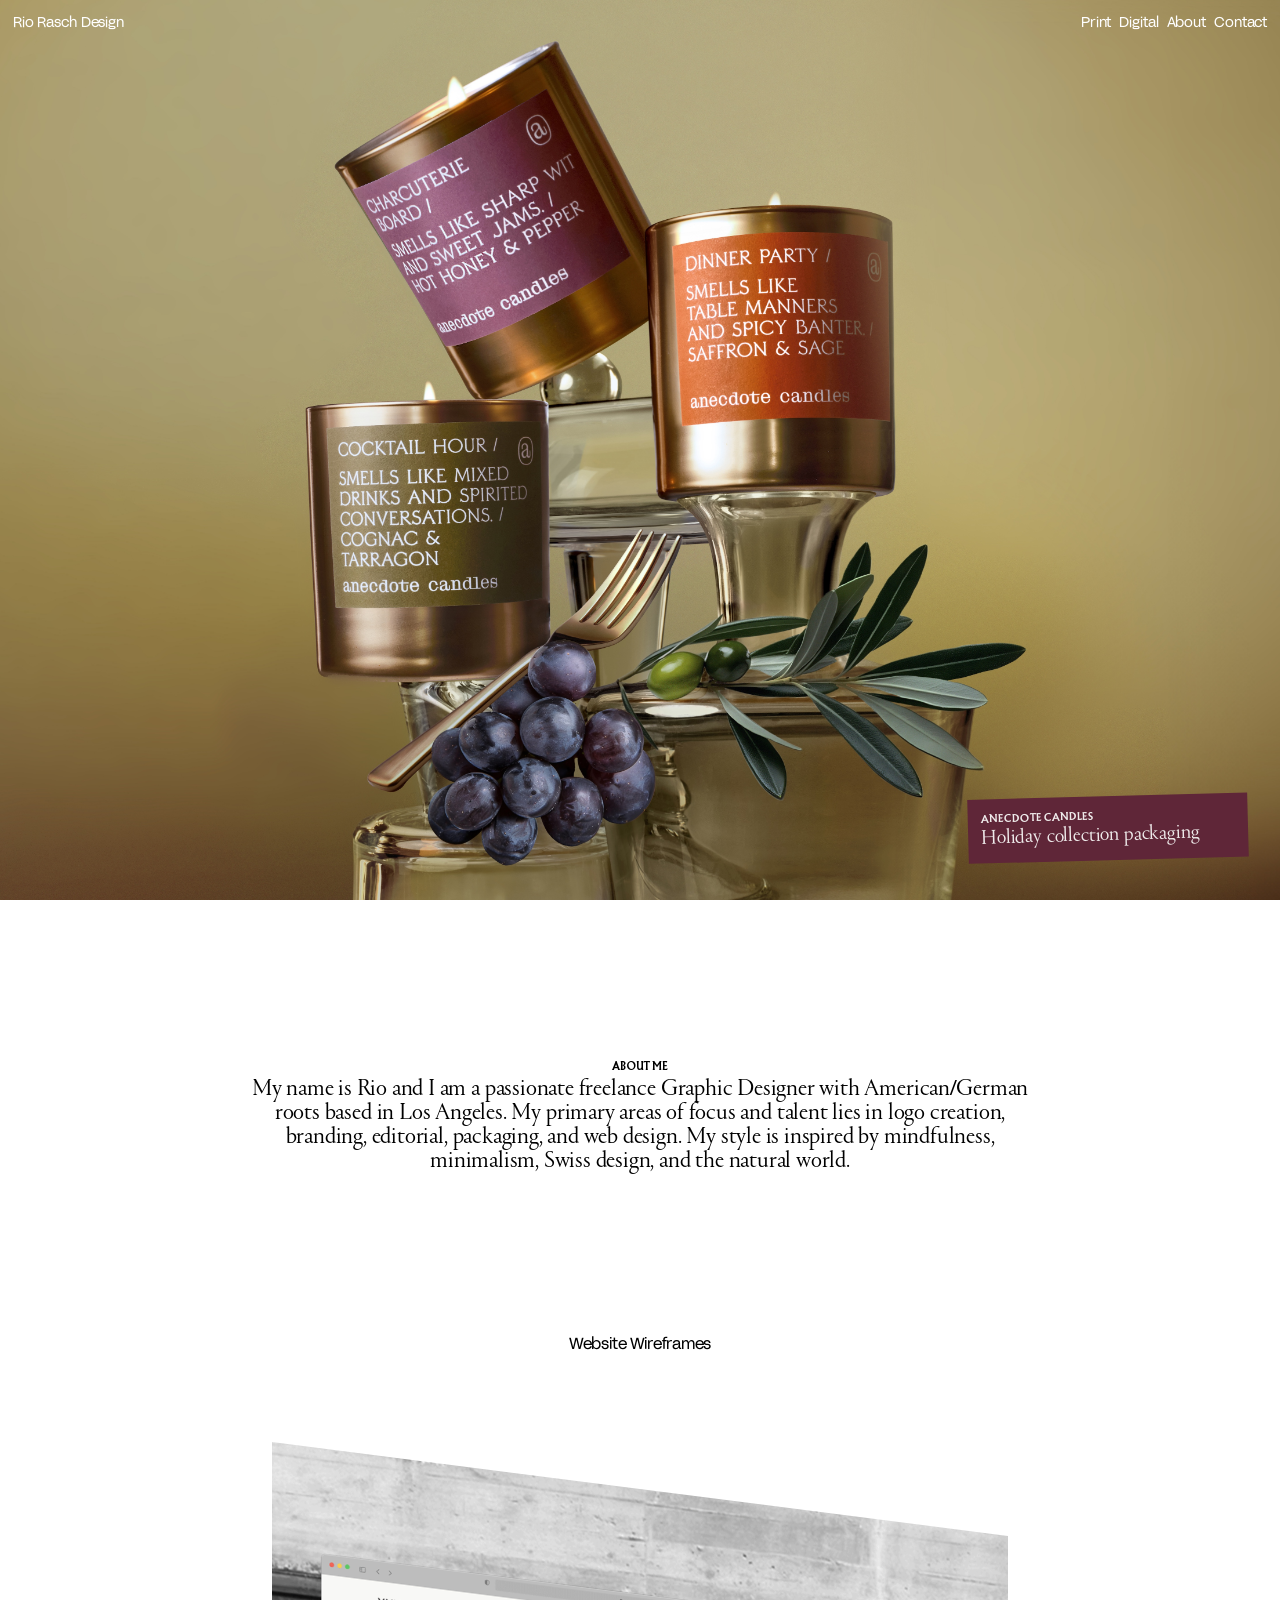
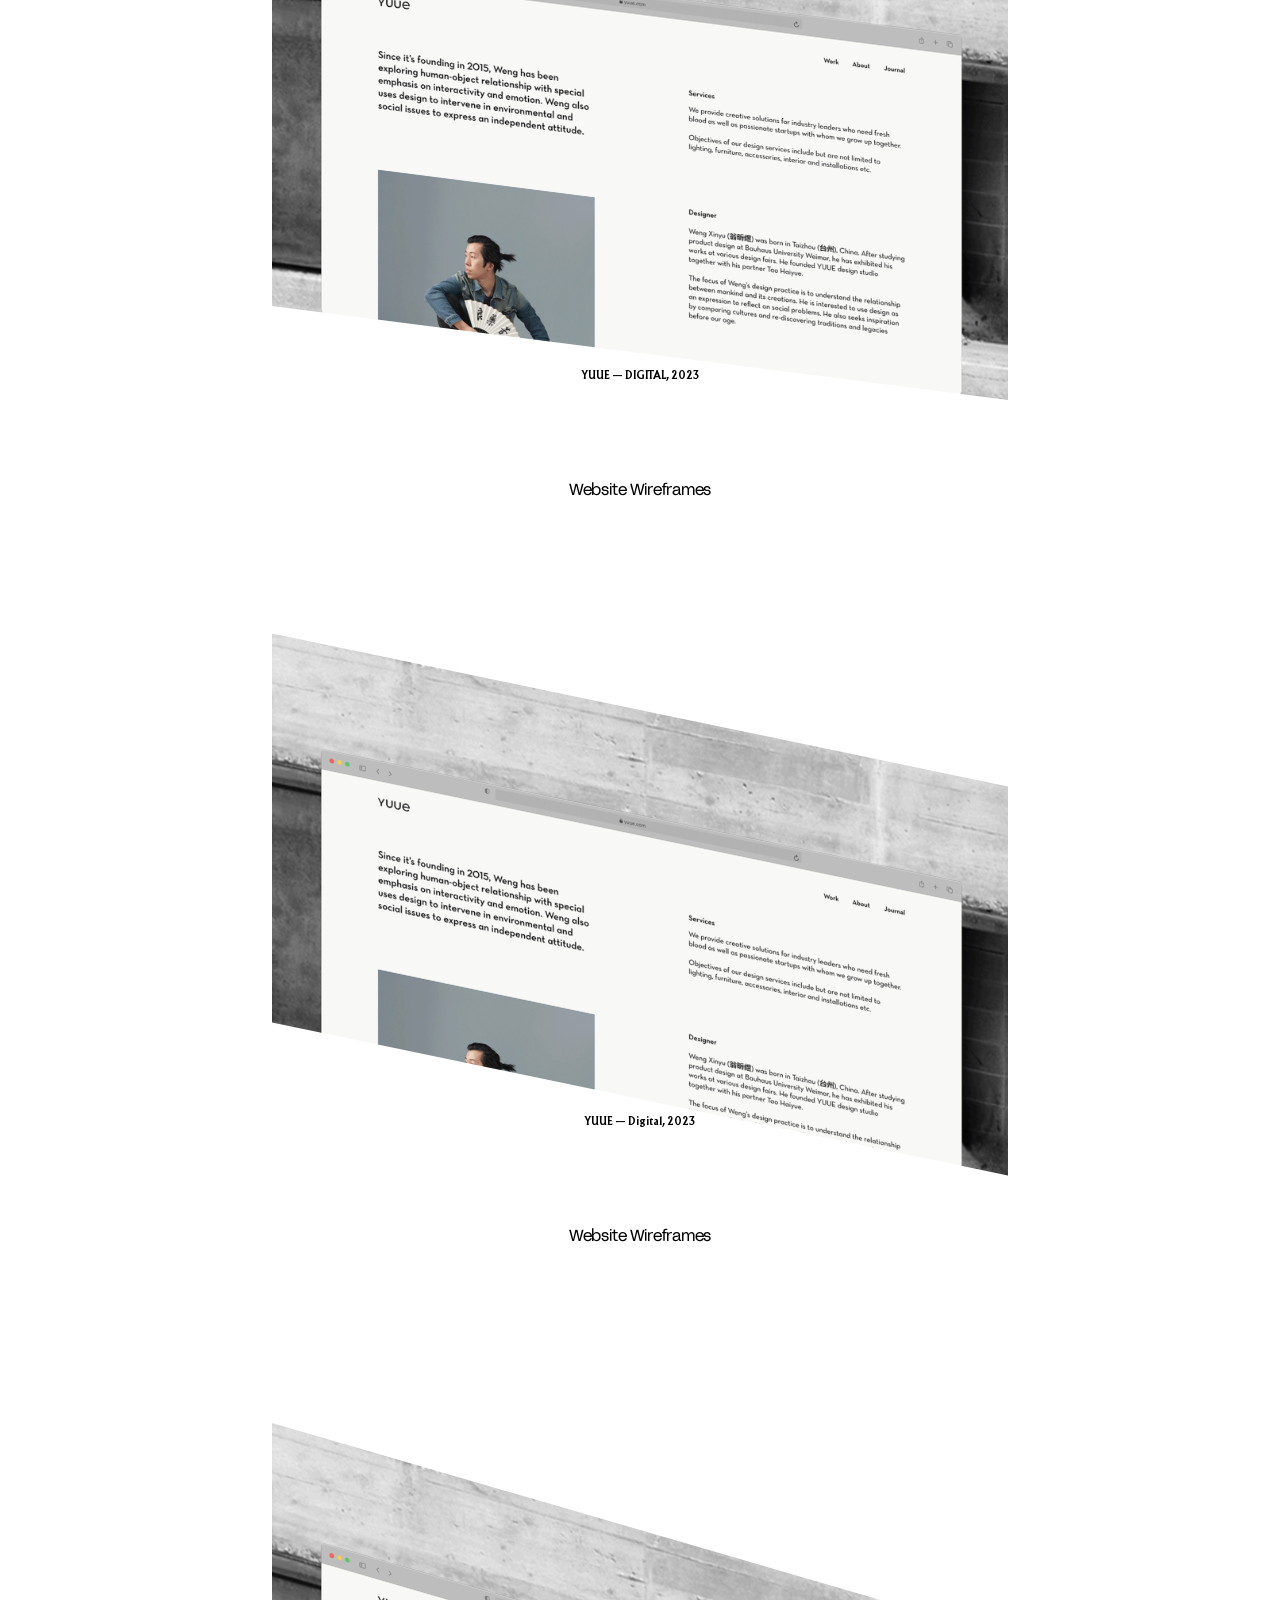
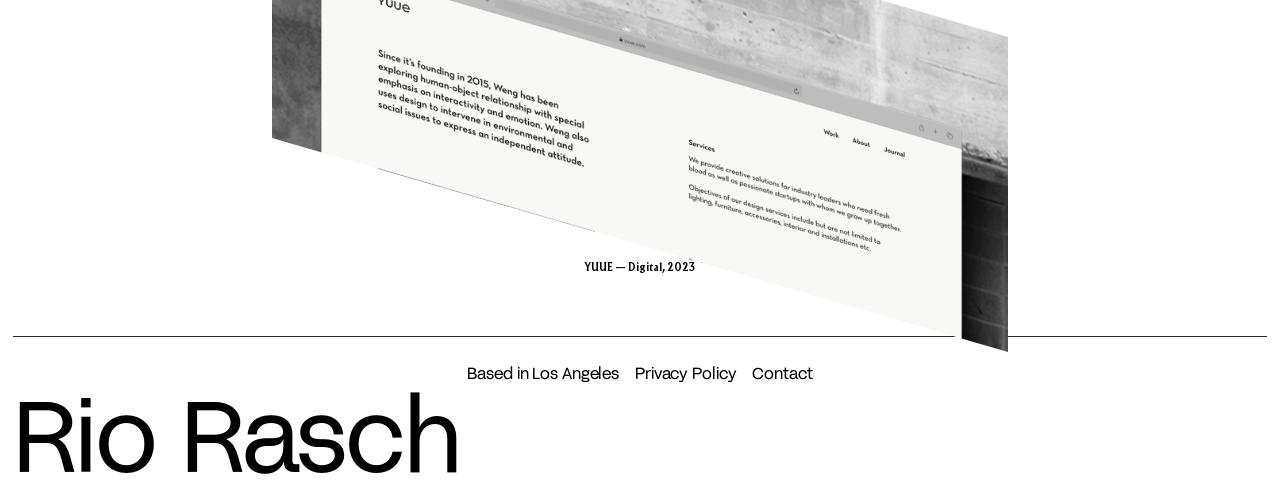
==== index.html @ b747cab2 "linking bug fix" ====
<!DOCTYPE html>
<html>
    <head>
        <meta charset="utf-8">
        <meta http-equiv="X-UA-Compatible" content="IE=edge">
        <title></title>
        <meta name="description" content="">
        <meta name="viewport" content="width=device-width, initial-scale=1">
        <link rel="stylesheet" href="style.css">
        <script src="https://cdn.jsdelivr.net/npm/jquery@3.6.0/dist/jquery.min.js"></script>
  <script src="https://cdn.jsdelivr.net/npm/jquery.ripples@0.6.3/dist/jquery.ripples.min.js"></script>
  <script src="
https://unpkg.com/fit-text-webcomponent"></script>
<!-- Google tag (gtag.js) -->
<script async src="https://www.googletagmanager.com/gtag/js?id=G-D0XE0V61XR"></script>
<script>
  window.dataLayer = window.dataLayer || [];
  function gtag(){dataLayer.push(arguments);}
  gtag('js', new Date());

  gtag('config', 'G-D0XE0V61XR');
</script>
    </head>
   
    <body>
       <!-- LIGHTBOX -->
<div id="lightbox" onclick="closeLightbox()">
  <a id="lbCloseBtn" class="project-closebtn" onclick="event.stopPropagation(); closeLightbox()">&times;</a>
  <span class="lb-prev" onclick="event.stopPropagation(); changeImage(-1)">‹</span>
  <img id="lbImg" src="" alt="">
  <span class="lb-next" onclick="event.stopPropagation(); changeImage(1)">›</span>
</div>
       
        <!-- NAV BAR -->
        <nav class="mainMenu">
  <div class="logo">
    <h4>Rio Rasch Design</h4>
  </div>
  <div class="navLinks">
    <div class="subNavLinks">
      <h4><a href="print.html">Print</a></h4>
      <h4><a href="digital.html">Digital</a></h4>
      <h4><a href="about/index.html">About</a></h4>
      <h4><a href="contact/index.html">Contact</a></h4>
    </div>
  </div>
  <a class="menuToggle" onclick="toggleMenu()">Menu</a>
</nav>

<div id="mobileMenu" class="mobile-menu">
  <a class="menuClose" onclick="toggleMenu()">Close</a>
  <div class="mobile-menu-links">
    <div class="mobile-menu-row">
      <h2><a href="print.html">Print</a></h2>
      <h2><a href="digital.html">Digital</a></h2>
      <h2><a href="/about/index.html">About</a></h2>
    </div>
    <div class="mobile-menu-row">
      <h2><a href="https://instagram.com/riorasch" target="_blank">Instagram</a></h2>
      <h2><a href="/contact/index.html">Contact</a></h2>
    </div>
  </div>
</div>

<div style="position: relative;">
  <div class="ripple-image"></div>
  <div class="hero-card">
    <p class="caption">ANECDOTE CANDLES</p>
    <h3>Holiday collection packaging</h3>
  </div>
</div>


<!-- DESCRIPTION -->
<section class="description">
  <p class="caption">ABOUT ME</p>
  <h2>My name is Rio and I am a passionate freelance Graphic Designer with American/German roots based in Los Angeles. My primary areas of focus and talent lies in logo creation, branding, editorial, packaging, and web design. My style is inspired by mindfulness, minimalism, Swiss design, and the natural world.</h2>
</section>

<!-- PROJECTS SECTION -->
<section class="projects">

  <!-- YUUE -->
  <div class="projectCard">
  <p class="projectLabel">Website Wireframes</p>
  <div class="projectImage image1" onclick="openProject()" style="cursor:pointer;"></div>
  <p class="projectCaption">YUUE — DIGITAL, 2023</p>
</div>

<div id="projectNav" class="project-overlay">
 <a id="overlayCloseBtn" href="javascript:void(0)" class="project-closebtn" onclick="closeProject()">&times;</a>
  <div class="project-overlay-content">
    <p class="project-label">Website Wireframes</p>
   <div class="project-images-row">
  <div class="project-image-small" onclick="openLightbox(0)" style="cursor:pointer; background-image:url('/images/projectA.png'); background-size:cover;"></div>
  <div class="project-image-small" onclick="openLightbox(1)" style="cursor:pointer; background-image:url('/images/project2.jpg'); background-size:cover;"></div>
  <div class="project-image-small" onclick="openLightbox(2)" style="cursor:pointer; background-image:url('/images/project3.jpg'); background-size:cover;"></div>
</div>
    <div class="thin-lineB"></div>
    <p class="caption">DETAILS</p>
    <h3 class="project-body">Praesent sit amet mauris tortor. Duis ac risus sem integer et placerat est, eu imperdiet neque. Proin sit amet purus metus. In nec efficitur justo, sed maximus est.</h3>
  </div>
</div>

<!-- NEXT PROJECT -->

    <div class="projectCard">
    <p class="projectLabel">Website Wireframes</p>
    <div class="projectImage image1"></div>
    <p class="projectCaption">YUUE — Digital, 2023</p>
  </div>
  
    <div class="projectCard">
    <p class="projectLabel">Website Wireframes</p>
    <div class="projectImage image1"></div>
    <p class="projectCaption">YUUE — Digital, 2023</p>
  </div>
  </section>


<div class="thin-line"></div>

<!-- FOOTER -->
<footer>
    <nav class="footer-nav">
   <h4><a>Based in Los Angeles</a></h4>
    <h4><a href="privacy.html" target="_blank" rel="noopener noreferrer">Privacy Policy</a></h4>
    <h4><a href="contact.html">Contact</a></h4>
  </nav>
 <div class="container">
  <fit-text class="logoBig"><strong>Rio Rasch</strong></fit-text>

</footer>

<!-- SCRIPTS -->
 <script>
// Mobile Menu 
function toggleMenu() {
  document.getElementById('mobileMenu').classList.toggle('active');
}
  // Ripple Effect
    $(document).ready(function() {
      $('.ripple-image').ripples({
        resolution: 500,
        dropRadius: 30,
        perturbance: 0.02,
        interactive: true
      });
    });

// Nav color on scroll
window.addEventListener('scroll', () => {
  const nav = document.querySelector('.mainMenu');
  const hero = document.querySelector('.ripple-image');
  const heroBottom = hero.getBoundingClientRect().bottom;
  if (heroBottom <= 0) {
    nav.classList.add('scrolled');
  } else {
    nav.classList.remove('scrolled');
  }
});

// Overlay
function openProject() {
  const isMobile = window.innerWidth <= 768;
  document.getElementById("projectNav").style.width = isMobile ? "100vw" : "50vw";
  document.getElementById("overlayCloseBtn").style.display = "block";
}

function closeProject() {
  document.getElementById("projectNav").style.width = "0";
  document.getElementById("overlayCloseBtn").style.display = "none";
}

const lbImages = [
    'images/projectA.png',
    'images/projectA.png',
    'images/projectA.png'
  ];

  let lbCurrent = 0;

 // Parallax
window.addEventListener('scroll', () => {
  document.querySelectorAll('.projectImage').forEach(el => {
    const rect = el.getBoundingClientRect();
    const center = rect.top + rect.height / 2 - window.innerHeight / 2;
    el.style.backgroundPosition = `center calc(50% + ${center * 0.1}px)`;
    el.style.transform = `skewY(${center * 0.006}deg)`;
  });
});

// Lightbox

 function openLightbox(index) {
  lbCurrent = index;
  document.getElementById('lbImg').src = lbImages[lbCurrent];
  document.getElementById('lightbox').classList.add('active');
  document.getElementById('lbCloseBtn').style.display = 'block';
}

function closeLightbox() {
  document.getElementById('lightbox').classList.remove('active');
  document.getElementById('lbCloseBtn').style.display = 'none';
}
  function changeImage(dir) {
    lbCurrent = (lbCurrent + dir + lbImages.length) % lbImages.length;
    document.getElementById('lbImg').src = lbImages[lbCurrent];
  }

  document.addEventListener('keydown', e => {
    if (e.key === 'ArrowRight') changeImage(1);
    if (e.key === 'ArrowLeft')  changeImage(-1);
    if (e.key === 'Escape')     closeLightbox();
  });
   </script>

 

    </body>
</html>
---- style.css ----
/* RESET */
* {
  margin: 0;
  padding: 0;
  box-sizing: border-box;
  font-synthesis: none;
}

a {
  text-decoration: none;
  color: inherit;
}

/* FONTS */
@font-face {
  font-family: 'acidBold';
  src: url('fonts/AcidGrotesk-Bold.otf') format('opentype');
  font-weight: normal;
  font-style: normal;
}

@font-face {
  font-family: 'acidMedium';
  src: url('fonts/AcidGrotesk-Medium.otf') format('opentype');
  font-weight: normal;
  font-style: normal;
}

@font-face {
  font-family: 'acidRegular';
  src: url('fonts/AcidGrotesk-Normal.otf') format('opentype');
  font-weight: normal;
  font-style: normal;
}

@font-face {
  font-family: 'albertusNova';
  src: url('fonts/AlbertusNova-Bold.ttf') format('truetype');
  font-weight: normal;
  font-style: normal;
}

@font-face {
  font-family: 'portrait';
  src: url('fonts/Portrait-Light.otf') format('opentype');
  font-weight: normal;
  font-style: normal;
}


/* TYPOGRAPHY */
h2 {
  font-family: portrait;
  letter-spacing: -0.008em;
  font-size: 1.5rem;
  line-height: 1;
}

h3 {
  font-family: portrait;
  letter-spacing: -0.008em;
  font-size: 1.3rem;
  line-height: 1;
}

h4 {
  font-family: acidMedium;
  letter-spacing: -0.008em;
  font-size: .9rem;
}

p {
  font-family: acidBold;
  font-size: .7rem;
}

.caption {
  font-family: 'albertusNova';
  font-size: .6rem;
  padding-bottom: .2rem;
}


/* NAV BAR */
.mainMenu {
  padding: 0.8rem;
  display: flex;
  position: fixed;
  top: 0;
  left: 0;
  width: 100%;
  z-index: 100;
  flex-direction: row;
  justify-content: space-between;
  align-items: center;
}

.mainMenu,
.mainMenu h4,
.mainMenu a {
  color: white;
  transition: color 0.3s;
}

.mainMenu.scrolled,
.mainMenu.scrolled h4,
.mainMenu.scrolled a {
  color: black;
}

.mainMenu.scrolled {
  color: black;
}

.subNavLinks {
  display: flex;
  flex-direction: row;
  gap: .5rem;
  align-items: center;
}

.subNavLinks a {
  text-decoration: none;
  color: inherit;
}

.subNavLinks a:hover {
  color: gray;
}


/* MOBILE MENU */
.menuToggle {
  display: none;
  background: none;
  border: none;
  font-size: 1.2rem;
  cursor: pointer;
  opacity: 1;
  transition: opacity 0.2s;
  z-index: 10000;
}

.mobile-menu.active { 
  display: flex; 
  flex-direction: column;
}

.mobile-menu {
  display: none;
  position: fixed;
  top: 2.5rem; 
  left: 0.8rem; 
  width: calc(100% - 1.6rem); 
background-color: #FBF9F4;
  transform: none; 
  padding: 1rem;
  z-index: 10000;
}

.mobile-menu-links {
  display: flex;
  flex-direction: column;
  gap: 1.5rem;
}

.mobile-menu h2 {
  font-size: 2.2rem;
  line-height: 1.1;
}

.menuClose {
  position: absolute;
  top: 1rem;
  right: 1rem;
  cursor: pointer;
  font-family: acidMedium;
  font-size: 0.7rem;
}

.menuClose,
.menuToggle {
  font-family: acidMedium;
  font-size: .9rem;
  letter-spacing: -0.008em;
  color: rgb(0, 0, 0);
}


/* HERO */
.ripple-image {
  margin: 0;
  width: 100vw;
  height: 100vh;
  background-image: url('images/heroImage.jpg');
  background-size: cover;
  background-position: center;
  overflow: hidden;
}

/* HERO CARD */
.hero-card {
  position: absolute;
  top: 92%;
  right: 2rem;
  transform: translateY(-50%) rotate(-1.5deg);
  background-color: #5f2638;
  padding: .8rem;
  width: 280px;
  z-index: 50;
  color: rgb(239, 235, 235);
}

/* DESCRIPTION */
.description {
  padding-top: 10rem;
  padding-left: 15rem;
  padding-right: 15rem;
  padding-bottom: 7rem;
  text-align: center;
}


/* PROJECTS */
.projects {
  display: flex;
  flex-direction: column;
  align-items: center;
  padding-left: 10rem;
  padding-right: 10rem;
}

.projectCard {
  width: 65vw;
  padding: 3rem;
}

.projectImage {
  width: 100%;
  height: 65vh;
  background-size: cover;
  background-position: center;
  background-repeat: no-repeat;
}

.image1 { background-image: url('images/projectA.png'); }
.image2 { background-image: url('images/project2.jpg'); }
.image3 { background-image: url('images/project3.jpg'); }

.projectLabel {
  font-family: acidMedium;
  letter-spacing: -0.008em;
  font-size: 1rem;
  margin-bottom: 1rem;
  text-align: center;
}

.projectCaption {
  font-family: albertusNova;
  font-size: .6rem;
  margin-top: 1rem;
  text-align: center;
}

.thin-line {
  height: 1.3px;
  background-color: rgba(0, 0, 0, 0.836);
  margin: .8rem;
}

/* Project Overlay */
.project-overlay {
  height: 100%;
  width: 0;
  position: fixed;
  z-index: 100;
  top: 0;
  right: 0;
  background-color: #fbf9f4;
  overflow-x: hidden;
  overflow-y: auto;
  transition: 0.6s ease;
}

.project-overlay-content {
  width: 50vw;
  padding: .8rem;
  box-sizing: border-box;
}

.project-closebtn,
.lb-close {
  position: fixed;
  top: 0.8rem;
  right: 0.8rem;
  font-family: acidMedium;
  font-size: 1.6rem;
  color: black;
  opacity: .5;
  transition: opacity 0.2s;
  text-decoration: none;
  z-index: 999;
  cursor: pointer;
  display: none;
}

.project-closebtn:hover { opacity: 1; }

.project-label {
  font-family: acidMedium;
  font-size: 1rem;
  padding-bottom: 1rem;
  letter-spacing: -0.008em;
}

.project-hero-image {
  width: 100%;
  height: 55vh;
  background-color: #e0e0e0;
  margin-bottom: 1rem;
}

.project-images-row {
  display: flex;
  gap: 0.8rem;
}

.project-image-small {
  flex: 1;
  height: 40vh;
  background-color: #e0e0e0;
}

.project-thumb {
  width: 30vw;
  height: 400px;
  background-color: #e0e0e0;
  cursor: pointer;
}

.thin-lineB {
  height: 1.3px;
  background-color: rgba(0, 0, 0, 0.836);
  margin-top: .8rem;
  margin-bottom: .8rem;
}


/* Lightbox */
#lightbox {
  display: none;
  position: fixed;
  inset: 0;
  z-index: 300;
  background: rgba(251, 249, 244, 0.93);
  backdrop-filter: blur(8px);
  align-items: center;
  justify-content: center;
}

#lightbox.active { display: flex; }

#lightbox img {
  max-width: 70vw;
  max-height: 85vh;
  object-fit: contain;
}

.lb-prev,
.lb-next {
  position: fixed;
  font-size: 1.6rem;
  font-family: acidMedium;
  cursor: pointer;
  opacity: 0.4;
  transition: opacity 0.2s;
  user-select: none;
}

.lb-prev { left: 1.5rem; }
.lb-next { right: 1.5rem; }

.lb-prev:hover,
.lb-next:hover { opacity: 1; }


/* FOOTER */
footer {
  padding: .8rem;
  padding-bottom: 0;
}

.logoBig {
  font-family: acidMedium;
  display: block;
  width: 100%;
  white-space: nowrap;
  font-size: 100px;
  letter-spacing: -0.008em;
  font-weight: 900;
  line-height: 1;
  margin: 0;
  padding: 0;
  overflow: hidden;
}

.footer-nav {
  display: flex;
  flex-direction: row;
  gap: 1rem;
  justify-content: center;
  padding-top: 0rem;
  margin-bottom: 0;
}

.footer-nav a {
  text-decoration: none;
  font-size: 1rem;
  color: inherit;
}

.footer-nav a:hover { color: gray; }


/* ABOUT PAGE */
.mainMenu h4,
  .mainMenu a {
    color: white;
  }

.about-fullscreen {
  width: 100vw;
  height: 100vh;
  background-image: url('images/aboutImageB.jpeg');
  background-size: cover;
  background-position: center;
  position: relative;
  display: flex;
  align-items: center;
  justify-content: center;
}

.about-card {
  background-color: #eb7868;
  padding: .8rem;
  max-width: 420px;
  width: 90%;
  transform: rotate(-2deg);
  position: relative;
  cursor: grab;
  user-select: none;
  position: absolute;
  right: 5rem;
  bottom: 4rem;
  z-index: 10;
  display: block;
}


/* 404 PAGE */
.not-found {
  display: flex;
  flex-direction: column;
  align-items: center;
  justify-content: center;
  height: 100vh;
  gap: 1.5rem;
  text-align: center;
  padding: 2rem;
  position: relative;
  z-index: 1;
  pointer-events: none;
  background: transparent;
}

.not-found p:first-child {
  font-family: 'acidBold', sans-serif;
  color: #FBF9F4;
  font-size: 12rem;
  line-height: 1;
}

.not-found h2 {
  font-family: 'acidBold', sans-serif;
  color: #FBF9F4;
  font-size: 1.5rem;
  font-weight: normal;
}

.not-found a {
  font-family: 'albertusNova';
  font-size: .6rem;
  color: #FBF9F4;
  text-decoration: none;
  border-bottom: 1px solid currentColor;
}

.ripple-image404 {
  width: 100vw;
  height: 100vh;
  background-image: url('images/lostImage.jpg');
  background-size: cover;
  background-position: center;
  position: fixed;
  top: 0;
  left: 0;
  z-index: -1;
}

/* CONTACT PAGE */
.contact-fullscreen {
  width: 100vw;
  height: 100vh;
  background-image: url('images/contact.jpeg');
  background-size: cover;
  background-position: center;
  position: relative;
  display: flex;
  align-items: center;
  justify-content: center;
  position: relative; 
  overflow: hidden;
}

.contact-card-container {
  background-color: #FBF9F4;
  padding: 1.5rem;
  width: 40vw;
  position: absolute;
  top: 50%;
  left: 50%;
  transform: translate(-50%, -50%) rotate(-1.5deg);
  z-index: 10;
  display: flex;
  flex-direction: column;
}

.contact-form {
  display: flex;
  flex-direction: column;
}

.contact-form input::placeholder,
.contact-form textarea::placeholder {
  color: #323232; 
  opacity: 1;
}

.contact-form label {
  font-family: albertusNova;
  font-size: .6rem;
  display: block;
  padding: 0.8rem 0 0.3rem 0;
}

.contact-form input {
  width: 100%;
 height: auto;
  border: none;
  border-bottom: 1.3px solid rgba(0,0,0,0.836);
  background: none;
  font-family: portrait;
  font-size: 1.3rem;
  letter-spacing: -0.008em;
  padding: 0.3rem 0;
  outline: none;
  resize: none;
  display: block;
  margin-bottom: .5rem;
}


.contact-form textarea {
  width: 100%;
  min-height: 20vh;
  border: none;
  border-bottom: 1.3px solid rgba(0,0,0,0.836);
  background: none;
  font-family: portrait;
  font-size: 1.3rem;
  letter-spacing: -0.008em;
  padding: 0.3rem 0;
  outline: none;
  resize: none;
  display: block;
  margin-bottom: .5rem;
}

.contact-form button {
  margin-top: .5rem;
  align-self: flex-start;
  background: none;
  border: 1.3px solid rgba(0,0,0,0.836); 
  font-family: 'acidBold', sans-serif;
  font-size: 0.6rem;
  letter-spacing: 0.05em;
  text-transform: uppercase;
  padding: 0.5rem 2rem;
  cursor: pointer;
  transition: all 0.2s ease;
}

.contact-form button:hover {
  background-color: rgba(0,0,0,0.836);
  color: white; 
}


/* MOBILE — max-width: 768px */
@media (max-width: 768px) {

  /* Nav */
  .navLinks { display: none; }
  .menuToggle { display: block; }

  /* Typography */
  h2 { font-size: 1.7rem; }

  /* Hero */
  .ripple-image {
    margin-left: 0;
    margin-right: 0;
    width: 100vw;
  }

  /* Description */
  .description {
    padding: 4rem 1.5rem;
  }

  /* Projects */
  .projects {
    padding-left: 0;
    padding-right: 0;
  }

  .projectCard {
    width: 100%;
    padding: 1.5rem 0.8rem;
    overflow: hidden;
  }

  .projectImage {
    width: 100%;
    height: 50vh;
    margin: 0;
  }

  /* Overlay */
  .project-overlay {
    width: 0;
  }

  .project-overlay-content {
    width: 100vw;
  }

  .project-images-row {
    flex-direction: column;
  }

  .project-image-small {
    flex: none;
    width: 100%;
    height: 100vw;
  }

  /* Lightbox */
  .lb-prev,
  .lb-next {
    display: none;
  }

  #lightbox img {
    width: 100%;
    height: 100vh;
  }


  /* Footer */
  footer {
    padding: 0.8rem;
  }

  .footer-nav {
    flex-wrap: wrap;
    justify-content: flex-start;
    gap: 0.5rem;
    justify-content: space-between;
  }

/* About Page */
 .about-card {
    right: 1.5rem;
    bottom: 1.5rem;
    left: 1.5rem;
    width: auto;
    max-width: none;
  }

  /* Contact Page */
  .contact-section {
    padding: 0 0.8rem 2rem 0.8rem;
    display: flex;
    flex-direction: column;
    justify-content: flex-end; 
    height: 100vh; 
    box-sizing: border-box;
  }

  .contact-form {
    width: 100%;
    max-width: none;
    margin-top: 0; 
  }

  .contact-form textarea {
    height: 10rem; 
  }

  /* Contact Page */
  .contact-card-container {
    width: 90vw; 
    padding: 1rem; 
    transform: translate(-50%, -50%) rotate(-1deg); 
  }

  .contact-form input, 
  .contact-form textarea {
    font-size: 1.1rem; 
  }

  .contact-form button {
    width: 30vw;
    padding: 0.8rem 0;
    align-self: flex-start;
    color: #000000 !important;
    -webkit-appearance: none;
  }

}
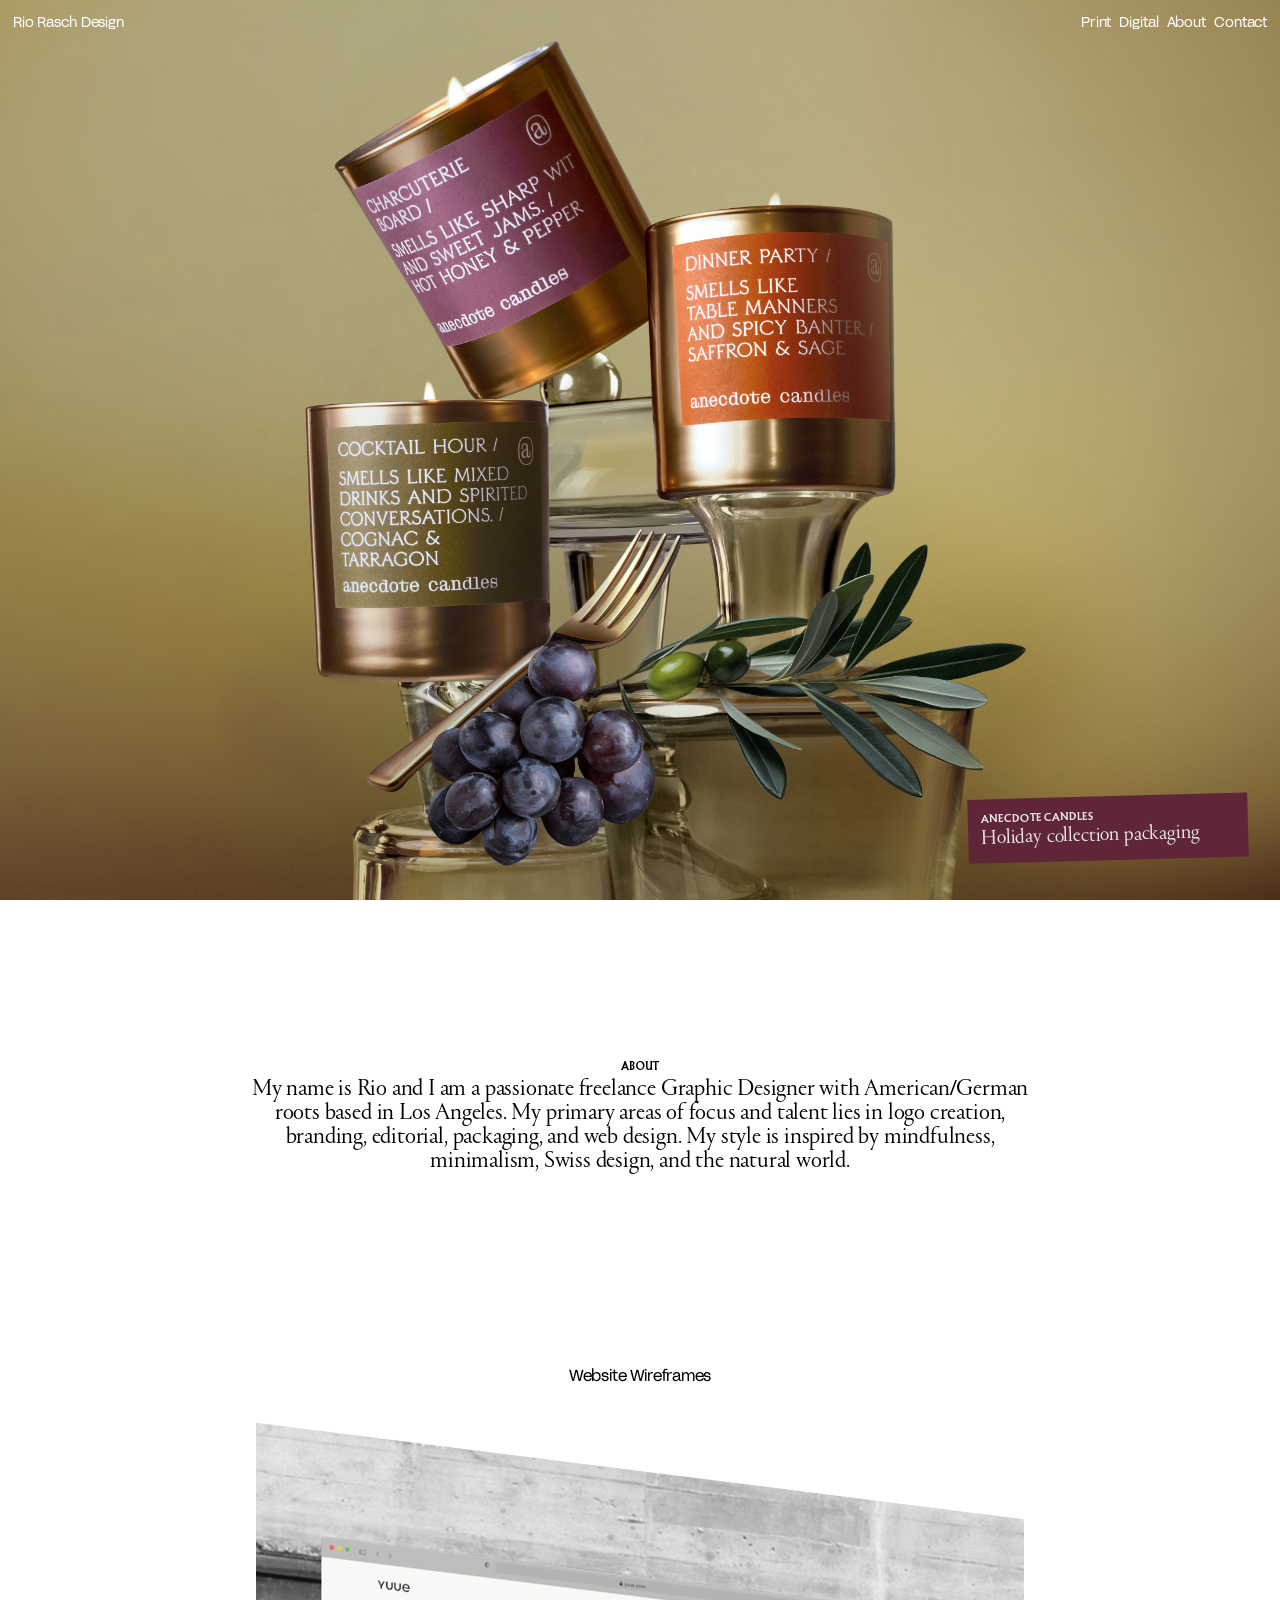
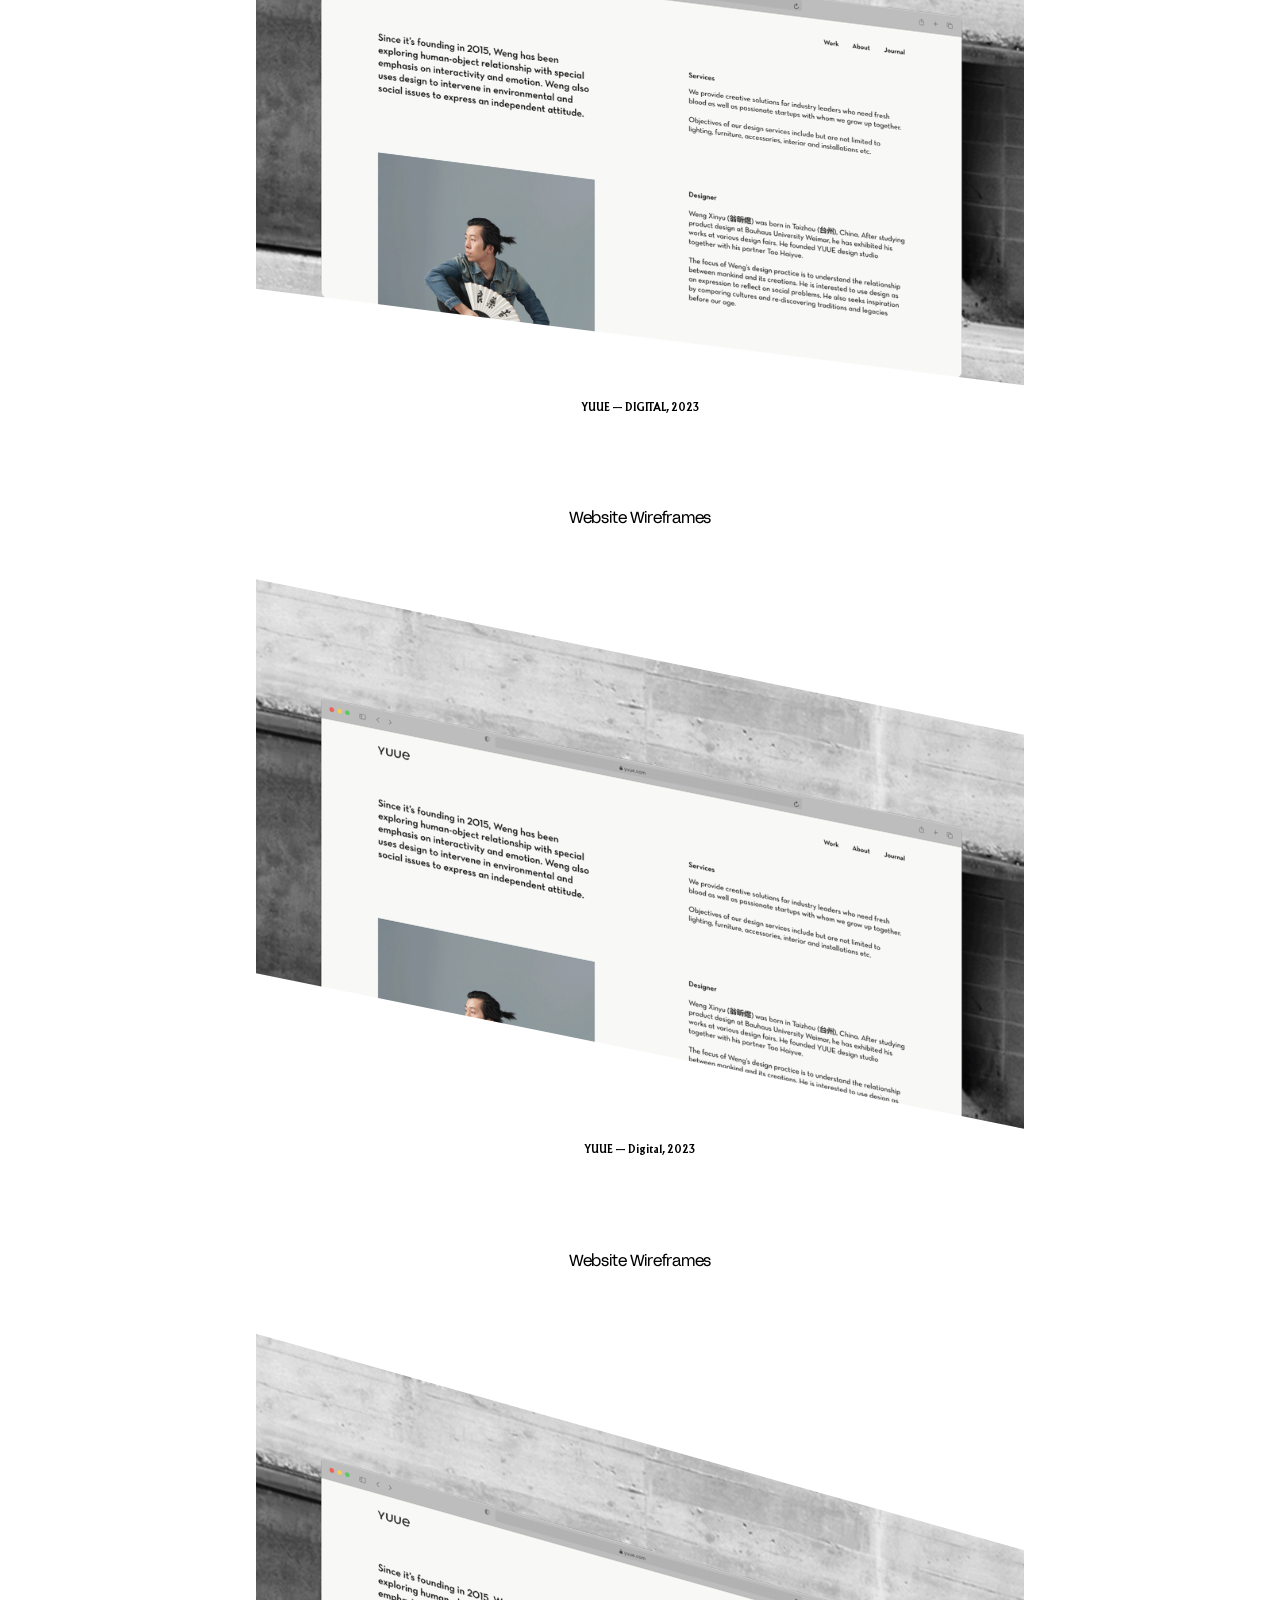
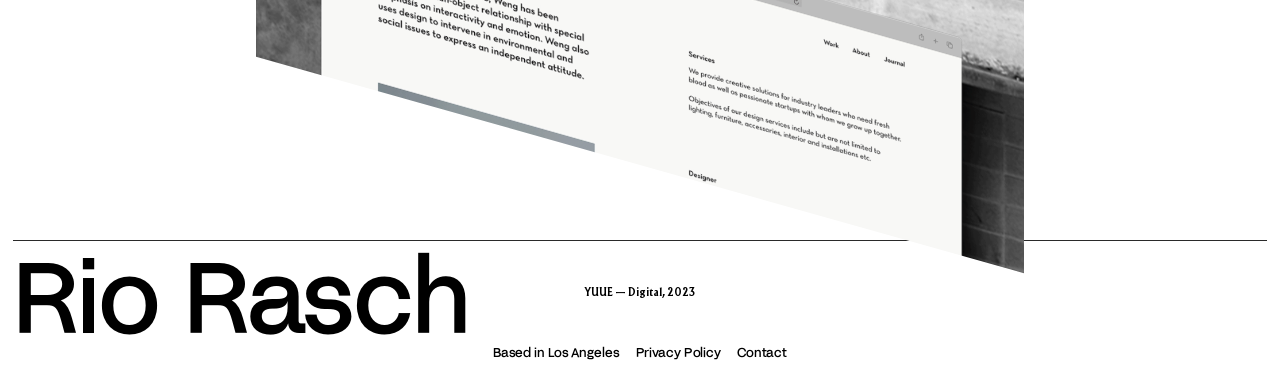
==== commit f22324a9: "footer edits" ====
--- a/index.html
+++ b/index.html
@@ -6,7 +6,7 @@
         <title></title>
         <meta name="description" content="">
         <meta name="viewport" content="width=device-width, initial-scale=1">
-        <link rel="stylesheet" href="style.css">
+        <link rel="stylesheet" href="/style.css">
         <script src="https://cdn.jsdelivr.net/npm/jquery@3.6.0/dist/jquery.min.js"></script>
   <script src="https://cdn.jsdelivr.net/npm/jquery.ripples@0.6.3/dist/jquery.ripples.min.js"></script>
   <script src="
@@ -53,11 +53,11 @@
     <div class="mobile-menu-row">
       <h2><a href="print.html">Print</a></h2>
       <h2><a href="digital.html">Digital</a></h2>
-      <h2><a href="/about/index.html">About</a></h2>
+      <h2><a href="/about/">About</a></h2>
     </div>
     <div class="mobile-menu-row">
       <h2><a href="https://instagram.com/riorasch" target="_blank">Instagram</a></h2>
-      <h2><a href="/contact/index.html">Contact</a></h2>
+      <h2><a href="/contact/">Contact</a></h2>
     </div>
   </div>
 </div>
@@ -73,7 +73,7 @@
 
 <!-- DESCRIPTION -->
 <section class="description">
-  <p class="caption">ABOUT ME</p>
+  <p class="caption">ABOUT</p>
   <h2>My name is Rio and I am a passionate freelance Graphic Designer with American/German roots based in Los Angeles. My primary areas of focus and talent lies in logo creation, branding, editorial, packaging, and web design. My style is inspired by mindfulness, minimalism, Swiss design, and the natural world.</h2>
 </section>
 
@@ -122,13 +122,13 @@
 
 <!-- FOOTER -->
 <footer>
+   <div class="container">
+  <fit-text class="logoBig"><strong>Rio Rasch</strong></fit-text>
     <nav class="footer-nav">
    <h4><a>Based in Los Angeles</a></h4>
     <h4><a href="privacy.html" target="_blank" rel="noopener noreferrer">Privacy Policy</a></h4>
     <h4><a href="contact.html">Contact</a></h4>
   </nav>
- <div class="container">
-  <fit-text class="logoBig"><strong>Rio Rasch</strong></fit-text>
 
 </footer>
 
@@ -182,11 +182,19 @@
 
  // Parallax
 window.addEventListener('scroll', () => {
-  document.querySelectorAll('.projectImage').forEach(el => {
-    const rect = el.getBoundingClientRect();
+  document.querySelectorAll('.projectCard').forEach(card => {
+    const img = card.querySelector('.projectImage');
+    const label = card.querySelector('.projectLabel');
+    const caption = card.querySelector('.projectCaption');
+    const rect = img.getBoundingClientRect();
     const center = rect.top + rect.height / 2 - window.innerHeight / 2;
-    el.style.backgroundPosition = `center calc(50% + ${center * 0.1}px)`;
-    el.style.transform = `skewY(${center * 0.006}deg)`;
+    
+    img.style.backgroundPosition = `center calc(50% + ${center * 0.1}px)`;
+    img.style.transform = `skewY(${center * 0.006}deg)`;
+    
+    const shift = `translateY(${center * 0.04}px)`;
+    if (label) label.style.transform = shift;
+    if (caption) caption.style.transform = shift;
   });
 });
 
--- a/style.css
+++ b/style.css
@@ -149,17 +149,18 @@
 .mobile-menu {
   display: none;
   position: fixed;
-  top: 2.5rem; 
-  left: 0.8rem; 
-  width: calc(100% - 1.6rem); 
-background-color: #FBF9F4;
-  transform: none; 
+  top: 0; 
+  left: 0; 
+  width: 100%;
+  height: 100vh;
+  background-color: #1d1d1d;
   padding: 1rem;
   z-index: 10000;
 }
 
 .mobile-menu-links {
   display: flex;
+  color: #e0e0e0;
   flex-direction: column;
   gap: 1.5rem;
 }
@@ -170,12 +171,14 @@
 }
 
 .menuClose {
-  position: absolute;
-  top: 1rem;
-  right: 1rem;
+  position: fixed;
+  top: 0.8rem;
+  right: 0.8rem;
   cursor: pointer;
   font-family: acidMedium;
-  font-size: 0.7rem;
+  font-size: 0.9rem;
+  letter-spacing: -0.008em;
+  color: #e0e0e0;
 }
 
 .menuClose,
@@ -183,7 +186,6 @@
   font-family: acidMedium;
   font-size: .9rem;
   letter-spacing: -0.008em;
-  color: rgb(0, 0, 0);
 }
 
 
@@ -232,7 +234,7 @@
 
 .projectCard {
   width: 65vw;
-  padding: 3rem;
+  padding: 2rem;
 }
 
 .projectImage {
@@ -387,11 +389,11 @@
 /* FOOTER */
 footer {
   padding: .8rem;
-  padding-bottom: 0;
+  padding-bottom: .8rem;
 }
 
 .logoBig {
-  font-family: acidMedium;
+  font-family: acidBold;
   display: block;
   width: 100%;
   white-space: nowrap;
@@ -399,7 +401,7 @@
   letter-spacing: -0.008em;
   font-weight: 900;
   line-height: 1;
-  margin: 0;
+  margin-top: -1.5rem;
   padding: 0;
   overflow: hidden;
 }
@@ -415,7 +417,8 @@
 
 .footer-nav a {
   text-decoration: none;
-  font-size: 1rem;
+  font-family: acidBold;
+  font-size: .8rem;
   color: inherit;
 }
 
@@ -492,6 +495,7 @@
   font-size: .6rem;
   color: #FBF9F4;
   text-decoration: none;
+    pointer-events: all;
   border-bottom: 1px solid currentColor;
 }
 
@@ -636,7 +640,7 @@
 
   .projectCard {
     width: 100%;
-    padding: 1.5rem 0.8rem;
+    padding: 0.8rem;
     overflow: hidden;
   }
 
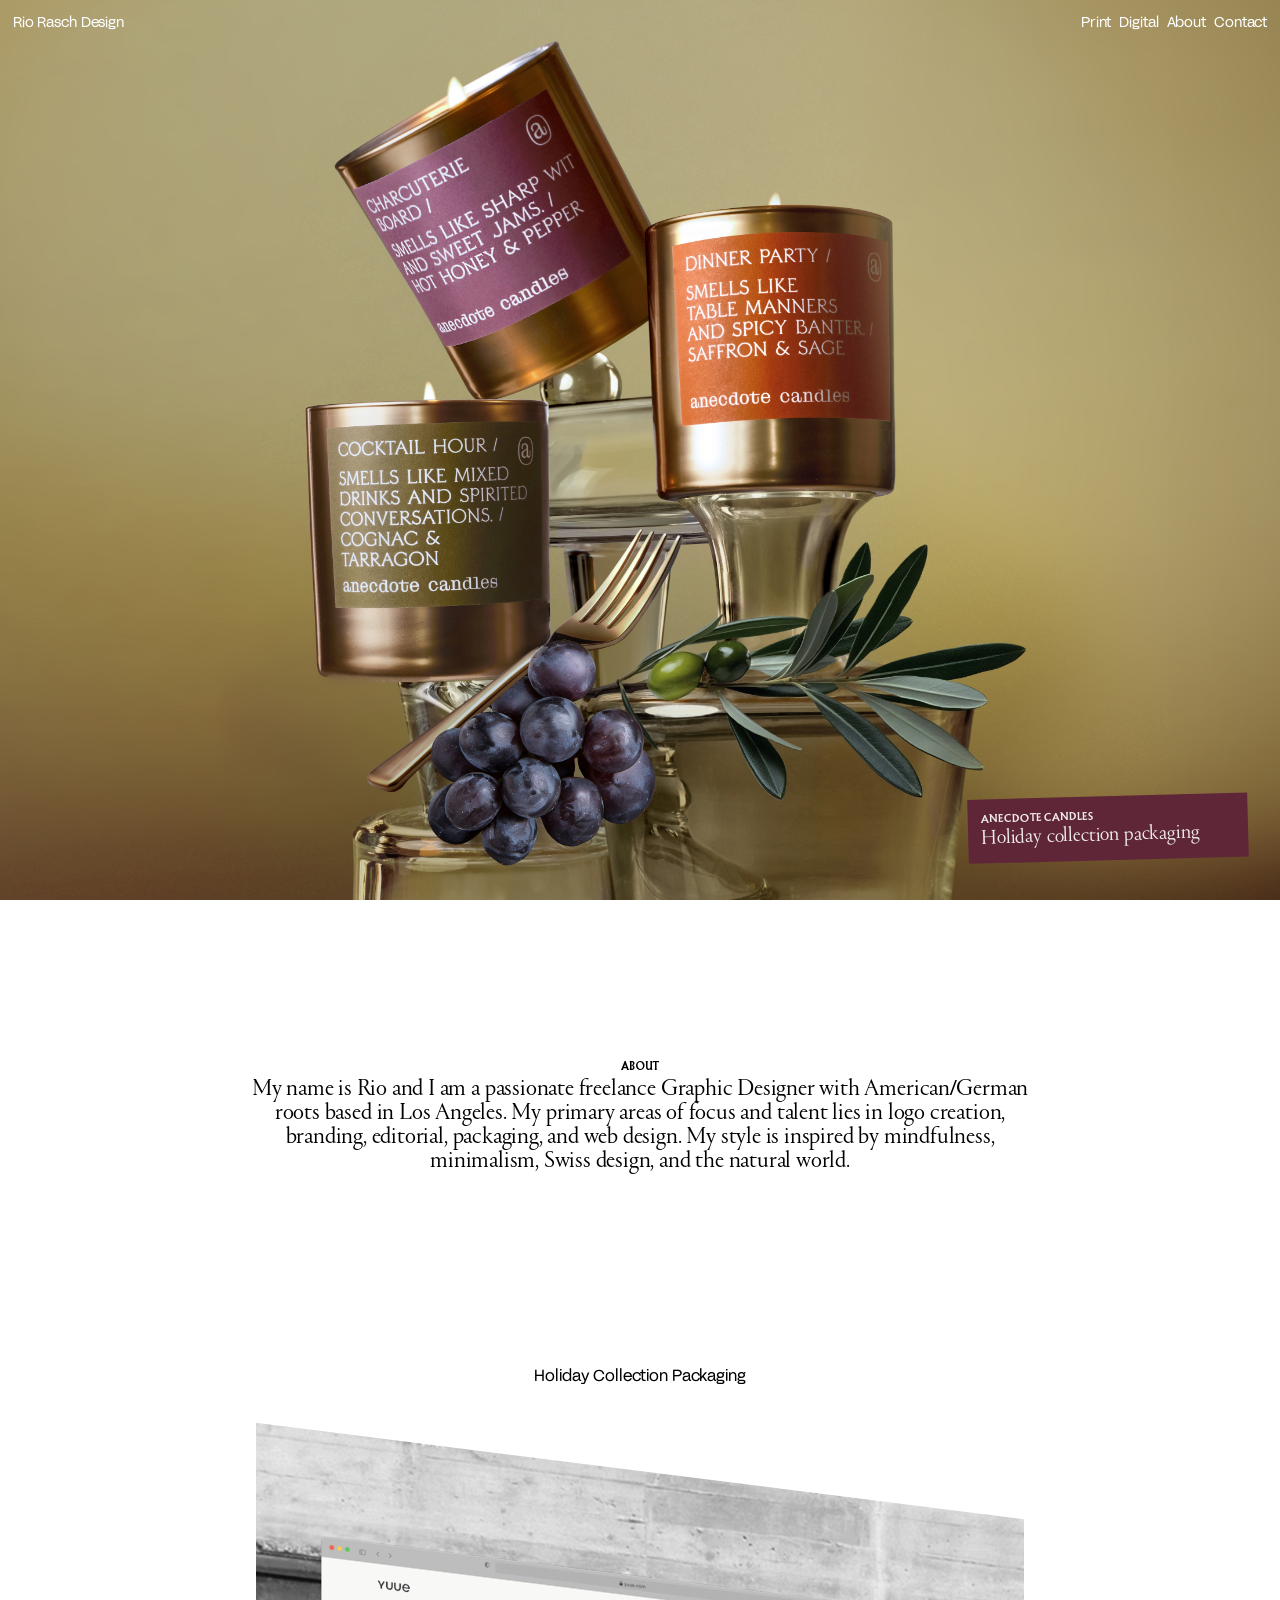
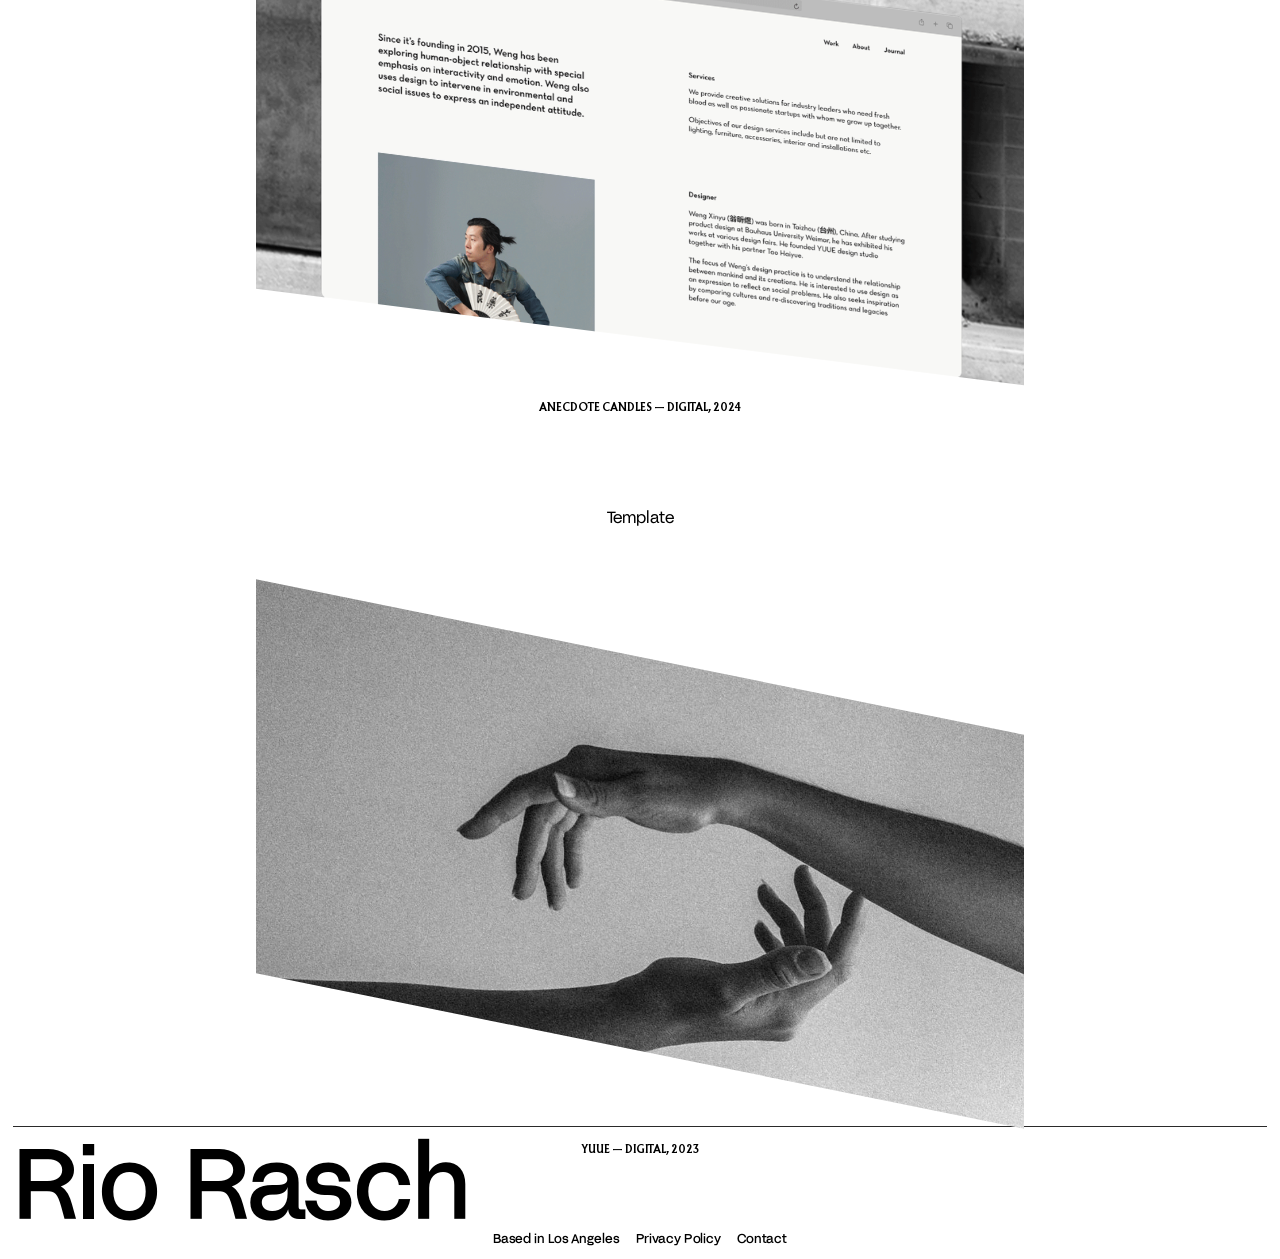
==== commit e5660411: "updated overlay and lightbox structures" ====
--- a/index.html
+++ b/index.html
@@ -8,222 +8,228 @@
         <meta name="viewport" content="width=device-width, initial-scale=1">
         <link rel="stylesheet" href="/style.css">
         <script src="https://cdn.jsdelivr.net/npm/jquery@3.6.0/dist/jquery.min.js"></script>
-  <script src="https://cdn.jsdelivr.net/npm/jquery.ripples@0.6.3/dist/jquery.ripples.min.js"></script>
-  <script src="
-https://unpkg.com/fit-text-webcomponent"></script>
-<!-- Google tag (gtag.js) -->
-<script async src="https://www.googletagmanager.com/gtag/js?id=G-D0XE0V61XR"></script>
-<script>
-  window.dataLayer = window.dataLayer || [];
-  function gtag(){dataLayer.push(arguments);}
-  gtag('js', new Date());
-
-  gtag('config', 'G-D0XE0V61XR');
-</script>
+        <script src="https://cdn.jsdelivr.net/npm/jquery.ripples@0.6.3/dist/jquery.ripples.min.js"></script>
+        <!-- Favicon -->
+        <link rel="icon" href="/favicon.ico" type="image/x-icon">
+        <script src="https://unpkg.com/fit-text-webcomponent"></script>
+        <!-- Google tag (gtag.js) -->
+        <script async src="https://www.googletagmanager.com/gtag/js?id=G-D0XE0V61XR"></script>
+        <script>
+          window.dataLayer = window.dataLayer || [];
+          function gtag(){dataLayer.push(arguments);}
+          gtag('js', new Date());
+          gtag('config', 'G-D0XE0V61XR');
+        </script>
     </head>
    
     <body>
-       <!-- LIGHTBOX -->
-<div id="lightbox" onclick="closeLightbox()">
-  <a id="lbCloseBtn" class="project-closebtn" onclick="event.stopPropagation(); closeLightbox()">&times;</a>
-  <span class="lb-prev" onclick="event.stopPropagation(); changeImage(-1)">‹</span>
-  <img id="lbImg" src="" alt="">
-  <span class="lb-next" onclick="event.stopPropagation(); changeImage(1)">›</span>
-</div>
+
+      <!-- LIGHTBOX -->
+      <div id="lightbox" onclick="closeLightbox()">
+        <a id="lbCloseBtn" class="project-closebtn" onclick="event.stopPropagation(); closeLightbox()">&times;</a>
+        <span class="lb-prev" onclick="event.stopPropagation(); changeImage(-1)">‹</span>
+        <img id="lbImg" src="" alt="">
+        <span class="lb-next" onclick="event.stopPropagation(); changeImage(1)">›</span>
+      </div>
        
-        <!-- NAV BAR -->
-        <nav class="mainMenu">
-  <div class="logo">
-    <h4>Rio Rasch Design</h4>
-  </div>
-  <div class="navLinks">
-    <div class="subNavLinks">
-      <h4><a href="print.html">Print</a></h4>
-      <h4><a href="digital.html">Digital</a></h4>
-      <h4><a href="about/index.html">About</a></h4>
-      <h4><a href="contact/index.html">Contact</a></h4>
-    </div>
-  </div>
-  <a class="menuToggle" onclick="toggleMenu()">Menu</a>
-</nav>
-
-<div id="mobileMenu" class="mobile-menu">
-  <a class="menuClose" onclick="toggleMenu()">Close</a>
-  <div class="mobile-menu-links">
-    <div class="mobile-menu-row">
-      <h2><a href="print.html">Print</a></h2>
-      <h2><a href="digital.html">Digital</a></h2>
-      <h2><a href="/about/">About</a></h2>
-    </div>
-    <div class="mobile-menu-row">
-      <h2><a href="https://instagram.com/riorasch" target="_blank">Instagram</a></h2>
-      <h2><a href="/contact/">Contact</a></h2>
-    </div>
-  </div>
-</div>
-
-<div style="position: relative;">
-  <div class="ripple-image"></div>
-  <div class="hero-card">
-    <p class="caption">ANECDOTE CANDLES</p>
-    <h3>Holiday collection packaging</h3>
-  </div>
-</div>
-
-
-<!-- DESCRIPTION -->
-<section class="description">
-  <p class="caption">ABOUT</p>
-  <h2>My name is Rio and I am a passionate freelance Graphic Designer with American/German roots based in Los Angeles. My primary areas of focus and talent lies in logo creation, branding, editorial, packaging, and web design. My style is inspired by mindfulness, minimalism, Swiss design, and the natural world.</h2>
-</section>
-
-<!-- PROJECTS SECTION -->
-<section class="projects">
-
-  <!-- YUUE -->
-  <div class="projectCard">
-  <p class="projectLabel">Website Wireframes</p>
-  <div class="projectImage image1" onclick="openProject()" style="cursor:pointer;"></div>
-  <p class="projectCaption">YUUE — DIGITAL, 2023</p>
-</div>
-
-<div id="projectNav" class="project-overlay">
- <a id="overlayCloseBtn" href="javascript:void(0)" class="project-closebtn" onclick="closeProject()">&times;</a>
-  <div class="project-overlay-content">
-    <p class="project-label">Website Wireframes</p>
-   <div class="project-images-row">
-  <div class="project-image-small" onclick="openLightbox(0)" style="cursor:pointer; background-image:url('/images/projectA.png'); background-size:cover;"></div>
-  <div class="project-image-small" onclick="openLightbox(1)" style="cursor:pointer; background-image:url('/images/project2.jpg'); background-size:cover;"></div>
-  <div class="project-image-small" onclick="openLightbox(2)" style="cursor:pointer; background-image:url('/images/project3.jpg'); background-size:cover;"></div>
-</div>
-    <div class="thin-lineB"></div>
-    <p class="caption">DETAILS</p>
-    <h3 class="project-body">Praesent sit amet mauris tortor. Duis ac risus sem integer et placerat est, eu imperdiet neque. Proin sit amet purus metus. In nec efficitur justo, sed maximus est.</h3>
-  </div>
-</div>
-
-<!-- NEXT PROJECT -->
-
-    <div class="projectCard">
-    <p class="projectLabel">Website Wireframes</p>
-    <div class="projectImage image1"></div>
-    <p class="projectCaption">YUUE — Digital, 2023</p>
-  </div>
-  
-    <div class="projectCard">
-    <p class="projectLabel">Website Wireframes</p>
-    <div class="projectImage image1"></div>
-    <p class="projectCaption">YUUE — Digital, 2023</p>
-  </div>
-  </section>
-
-
-<div class="thin-line"></div>
-
-<!-- FOOTER -->
-<footer>
-   <div class="container">
-  <fit-text class="logoBig"><strong>Rio Rasch</strong></fit-text>
-    <nav class="footer-nav">
-   <h4><a>Based in Los Angeles</a></h4>
-    <h4><a href="privacy.html" target="_blank" rel="noopener noreferrer">Privacy Policy</a></h4>
-    <h4><a href="contact.html">Contact</a></h4>
-  </nav>
-
-</footer>
-
-<!-- SCRIPTS -->
- <script>
-// Mobile Menu 
-function toggleMenu() {
-  document.getElementById('mobileMenu').classList.toggle('active');
-}
-  // Ripple Effect
-    $(document).ready(function() {
-      $('.ripple-image').ripples({
-        resolution: 500,
-        dropRadius: 30,
-        perturbance: 0.02,
-        interactive: true
-      });
-    });
-
-// Nav color on scroll
-window.addEventListener('scroll', () => {
-  const nav = document.querySelector('.mainMenu');
-  const hero = document.querySelector('.ripple-image');
-  const heroBottom = hero.getBoundingClientRect().bottom;
-  if (heroBottom <= 0) {
-    nav.classList.add('scrolled');
-  } else {
-    nav.classList.remove('scrolled');
-  }
-});
-
-// Overlay
-function openProject() {
-  const isMobile = window.innerWidth <= 768;
-  document.getElementById("projectNav").style.width = isMobile ? "100vw" : "50vw";
-  document.getElementById("overlayCloseBtn").style.display = "block";
-}
-
-function closeProject() {
-  document.getElementById("projectNav").style.width = "0";
-  document.getElementById("overlayCloseBtn").style.display = "none";
-}
-
-const lbImages = [
-    'images/projectA.png',
-    'images/projectA.png',
-    'images/projectA.png'
-  ];
-
-  let lbCurrent = 0;
-
- // Parallax
-window.addEventListener('scroll', () => {
-  document.querySelectorAll('.projectCard').forEach(card => {
-    const img = card.querySelector('.projectImage');
-    const label = card.querySelector('.projectLabel');
-    const caption = card.querySelector('.projectCaption');
-    const rect = img.getBoundingClientRect();
-    const center = rect.top + rect.height / 2 - window.innerHeight / 2;
-    
-    img.style.backgroundPosition = `center calc(50% + ${center * 0.1}px)`;
-    img.style.transform = `skewY(${center * 0.006}deg)`;
-    
-    const shift = `translateY(${center * 0.04}px)`;
-    if (label) label.style.transform = shift;
-    if (caption) caption.style.transform = shift;
-  });
-});
-
-// Lightbox
-
- function openLightbox(index) {
-  lbCurrent = index;
-  document.getElementById('lbImg').src = lbImages[lbCurrent];
-  document.getElementById('lightbox').classList.add('active');
-  document.getElementById('lbCloseBtn').style.display = 'block';
-}
-
-function closeLightbox() {
-  document.getElementById('lightbox').classList.remove('active');
-  document.getElementById('lbCloseBtn').style.display = 'none';
-}
-  function changeImage(dir) {
-    lbCurrent = (lbCurrent + dir + lbImages.length) % lbImages.length;
-    document.getElementById('lbImg').src = lbImages[lbCurrent];
-  }
-
-  document.addEventListener('keydown', e => {
-    if (e.key === 'ArrowRight') changeImage(1);
-    if (e.key === 'ArrowLeft')  changeImage(-1);
-    if (e.key === 'Escape')     closeLightbox();
-  });
-   </script>
-
- 
+      <!-- NAV BAR -->
+      <nav class="mainMenu">
+        <div class="logo">
+          <h4>Rio Rasch Design</h4>
+        </div>
+        <div class="navLinks">
+          <div class="subNavLinks">
+            <h4><a href="print.html">Print</a></h4>
+            <h4><a href="digital.html">Digital</a></h4>
+            <h4><a href="/about/">About</a></h4>
+            <h4><a href="/contact/">Contact</a></h4>
+          </div>
+        </div>
+        <a class="menuToggle" onclick="toggleMenu()">Menu</a>
+      </nav>
+
+      <div id="mobileMenu" class="mobile-menu">
+        <a class="menuClose" onclick="toggleMenu()">Close</a>
+        <div class="mobile-menu-links">
+          <div class="mobile-menu-row">
+            <h2><a href="print.html">Print</a></h2>
+            <h2><a href="digital.html">Digital</a></h2>
+            <h2><a href="/about/">About</a></h2>
+          </div>
+          <div class="mobile-menu-row">
+            <h2><a href="https://instagram.com/riorasch" target="_blank">Instagram</a></h2>
+            <h2><a href="/contact/">Contact</a></h2>
+          </div>
+        </div>
+      </div>
+
+      <div style="position: relative;">
+        <div class="ripple-image"></div>
+        <div class="hero-card">
+          <p class="caption">ANECDOTE CANDLES</p>
+          <h3>Holiday collection packaging</h3>
+        </div>
+      </div>
+
+      <!-- DESCRIPTION -->
+      <section class="description">
+        <p class="caption">ABOUT</p>
+        <h2>My name is Rio and I am a passionate freelance Graphic Designer with American/German roots based in Los Angeles. My primary areas of focus and talent lies in logo creation, branding, editorial, packaging, and web design. My style is inspired by mindfulness, minimalism, Swiss design, and the natural world.</h2>
+      </section>
+
+      <!-- PROJECTS SECTION -->
+      <section class="projects">
+
+        <!-- PROJECT 1: Anecdote Holiday -->
+        <div class="projectCard">
+          <p class="projectLabel">Holiday Collection Packaging</p>
+          <div class="projectImage image1" onclick="openProject(1)" style="cursor:pointer;"></div>
+          <p class="projectCaption">ANECDOTE CANDLES — DIGITAL, 2024</p>
+        </div>
+
+        <div id="projectNav1" class="project-overlay">
+          <a id="overlayCloseBtn1" href="javascript:void(0)" class="project-closebtn" onclick="closeProject(1)">&times;</a>
+          <div class="project-overlay-content">
+            <p class="project-label">Holiday Collection Packaging</p>
+            <div class="project-images-row">
+              <div class="project-image-small" onclick="openLightbox('/images/projects/anecdote/holiday/anecdoteHoliday_A.webp', 1)" style="cursor:pointer; background-image:url('/images/projects/anecdote/holiday/anecdoteHoliday_A.webp'); background-size:cover;"></div>
+              <div class="project-image-small" onclick="openLightbox('/images/projects/anecdote/holiday/anecdoteHoliday_B.webp', 1)" style="cursor:pointer; background-image:url('/images/projects/anecdote/holiday/anecdoteHoliday_B.webp'); background-size:cover;"></div>
+              <div class="project-image-small" onclick="openLightbox('/images/projects/anecdote/holiday/anecdoteHoliday_C.webp', 1)" style="cursor:pointer; background-image:url('/images/projects/anecdote/holiday/anecdoteHoliday_C.webp'); background-size:cover;"></div>
+            </div>
+            <div class="thin-lineB"></div>
+            <p class="caption">DETAILS</p>
+            <h3 class="project-body">Praesent sit amet mauris tortor. Duis ac risus sem integer et placerat est, eu imperdiet neque. Proin sit amet purus metus. In nec efficitur justo, sed maximus est.</h3>
+          </div>
+        </div>
+
+        <!-- PROJECT 2: YUUE -->
+        <div class="projectCard">
+          <p class="projectLabel">Template</p>
+          <div class="projectImage image2" onclick="openProject(2)" style="cursor:pointer;"></div>
+          <p class="projectCaption">YUUE — DIGITAL, 2023</p>
+        </div>
+
+        <div id="projectNav2" class="project-overlay">
+          <a id="overlayCloseBtn2" href="javascript:void(0)" class="project-closebtn" onclick="closeProject(2)">&times;</a>
+          <div class="project-overlay-content">
+            <p class="project-label">Website Wireframes</p>
+            <div class="project-images-row">
+              <div class="project-image-small" onclick="openLightbox('/images/projectA.png', 2)" style="cursor:pointer; background-image:url('/images/projectA.png'); background-size:cover;"></div>
+              <div class="project-image-small" onclick="openLightbox('/images/project2.jpg', 2)" style="cursor:pointer; background-image:url('/images/project2.jpg'); background-size:cover;"></div>
+              <div class="project-image-small" onclick="openLightbox('/images/project3.jpg', 2)" style="cursor:pointer; background-image:url('/images/project3.jpg'); background-size:cover;"></div>
+            </div>
+            <div class="thin-lineB"></div>
+            <p class="caption">DETAILS</p>
+            <h3 class="project-body">Praesent sit amet mauris tortor. Duis ac risus sem integer et placerat est, eu imperdiet neque. Proin sit amet purus metus. In nec efficitur justo, sed maximus est.</h3>
+          </div>
+        </div>
+
+      </section>
+
+      <div class="thin-line"></div>
+
+      <!-- FOOTER -->
+      <footer>
+        <div class="container">
+          <fit-text class="logoBig"><strong>Rio Rasch</strong></fit-text>
+          <nav class="footer-nav">
+            <h4><a>Based in Los Angeles</a></h4>
+            <h4><a href="privacy.html" target="_blank" rel="noopener noreferrer">Privacy Policy</a></h4>
+            <h4><a href="/contact/">Contact</a></h4>
+          </nav>
+        </div>
+      </footer>
+
+      <!-- SCRIPTS -->
+      <script>
+
+        // Mobile Menu
+        function toggleMenu() {
+          document.getElementById('mobileMenu').classList.toggle('active');
+        }
+
+        // Ripple Effect
+        $(document).ready(function() {
+          $('.ripple-image').ripples({
+            resolution: 500,
+            dropRadius: 30,
+            perturbance: 0.02,
+            interactive: true
+          });
+        });
+
+        // Nav color on scroll
+        window.addEventListener('scroll', () => {
+          const nav = document.querySelector('.mainMenu');
+          const hero = document.querySelector('.ripple-image');
+          const heroBottom = hero.getBoundingClientRect().bottom;
+          if (heroBottom <= 0) {
+            nav.classList.add('scrolled');
+          } else {
+            nav.classList.remove('scrolled');
+          }
+        });
+
+        // Overlay — unique per project
+        function openProject(num) {
+          const isMobile = window.innerWidth <= 768;
+          document.getElementById('projectNav' + num).style.width = isMobile ? '100vw' : '50vw';
+          document.getElementById('overlayCloseBtn' + num).style.display = 'block';
+        }
+
+        function closeProject(num) {
+          document.getElementById('projectNav' + num).style.width = '0';
+          document.getElementById('overlayCloseBtn' + num).style.display = 'none';
+        }
+
+        // Parallax
+        window.addEventListener('scroll', () => {
+          document.querySelectorAll('.projectCard').forEach(card => {
+            const img = card.querySelector('.projectImage');
+            const label = card.querySelector('.projectLabel');
+            const caption = card.querySelector('.projectCaption');
+            const rect = img.getBoundingClientRect();
+            const center = rect.top + rect.height / 2 - window.innerHeight / 2;
+
+            img.style.backgroundPosition = `center calc(50% + ${center * 0.1}px)`;
+            img.style.transform = `skewY(${center * 0.006}deg)`;
+
+            const shift = `translateY(${center * 0.04}px)`;
+            if (label) label.style.transform = shift;
+            if (caption) caption.style.transform = shift;
+          });
+        });
+
+        // Lightbox
+        let lbCurrent = 0;
+        let lbImages = [];
+
+        function openLightbox(src, num) {
+          lbImages = Array.from(document.querySelectorAll('#projectNav' + num + ' .project-image-small'))
+            .map(el => el.style.backgroundImage.replace(/^url\(['"]?/, '').replace(/['"]?\)$/, ''));
+          lbCurrent = lbImages.indexOf(src);
+          document.getElementById('lbImg').src = src;
+          document.getElementById('lightbox').classList.add('active');
+          document.getElementById('lbCloseBtn').style.display = 'block';
+        }
+
+        function closeLightbox() {
+          document.getElementById('lightbox').classList.remove('active');
+          document.getElementById('lbCloseBtn').style.display = 'none';
+        }
+
+        function changeImage(dir) {
+          lbCurrent = (lbCurrent + dir + lbImages.length) % lbImages.length;
+          document.getElementById('lbImg').src = lbImages[lbCurrent];
+        }
+
+        document.addEventListener('keydown', e => {
+          if (e.key === 'ArrowRight') changeImage(1);
+          if (e.key === 'ArrowLeft')  changeImage(-1);
+          if (e.key === 'Escape')     closeLightbox();
+        });
+
+      </script>
 
     </body>
 </html>
--- a/style.css
+++ b/style.css
@@ -245,8 +245,9 @@
   background-repeat: no-repeat;
 }
 
+/* Project Thumbnails */
 .image1 { background-image: url('images/projectA.png'); }
-.image2 { background-image: url('images/project2.jpg'); }
+.image2 { background-image: url('images/contact.jpeg'); }
 .image3 { background-image: url('images/project3.jpg'); }
 
 .projectLabel {
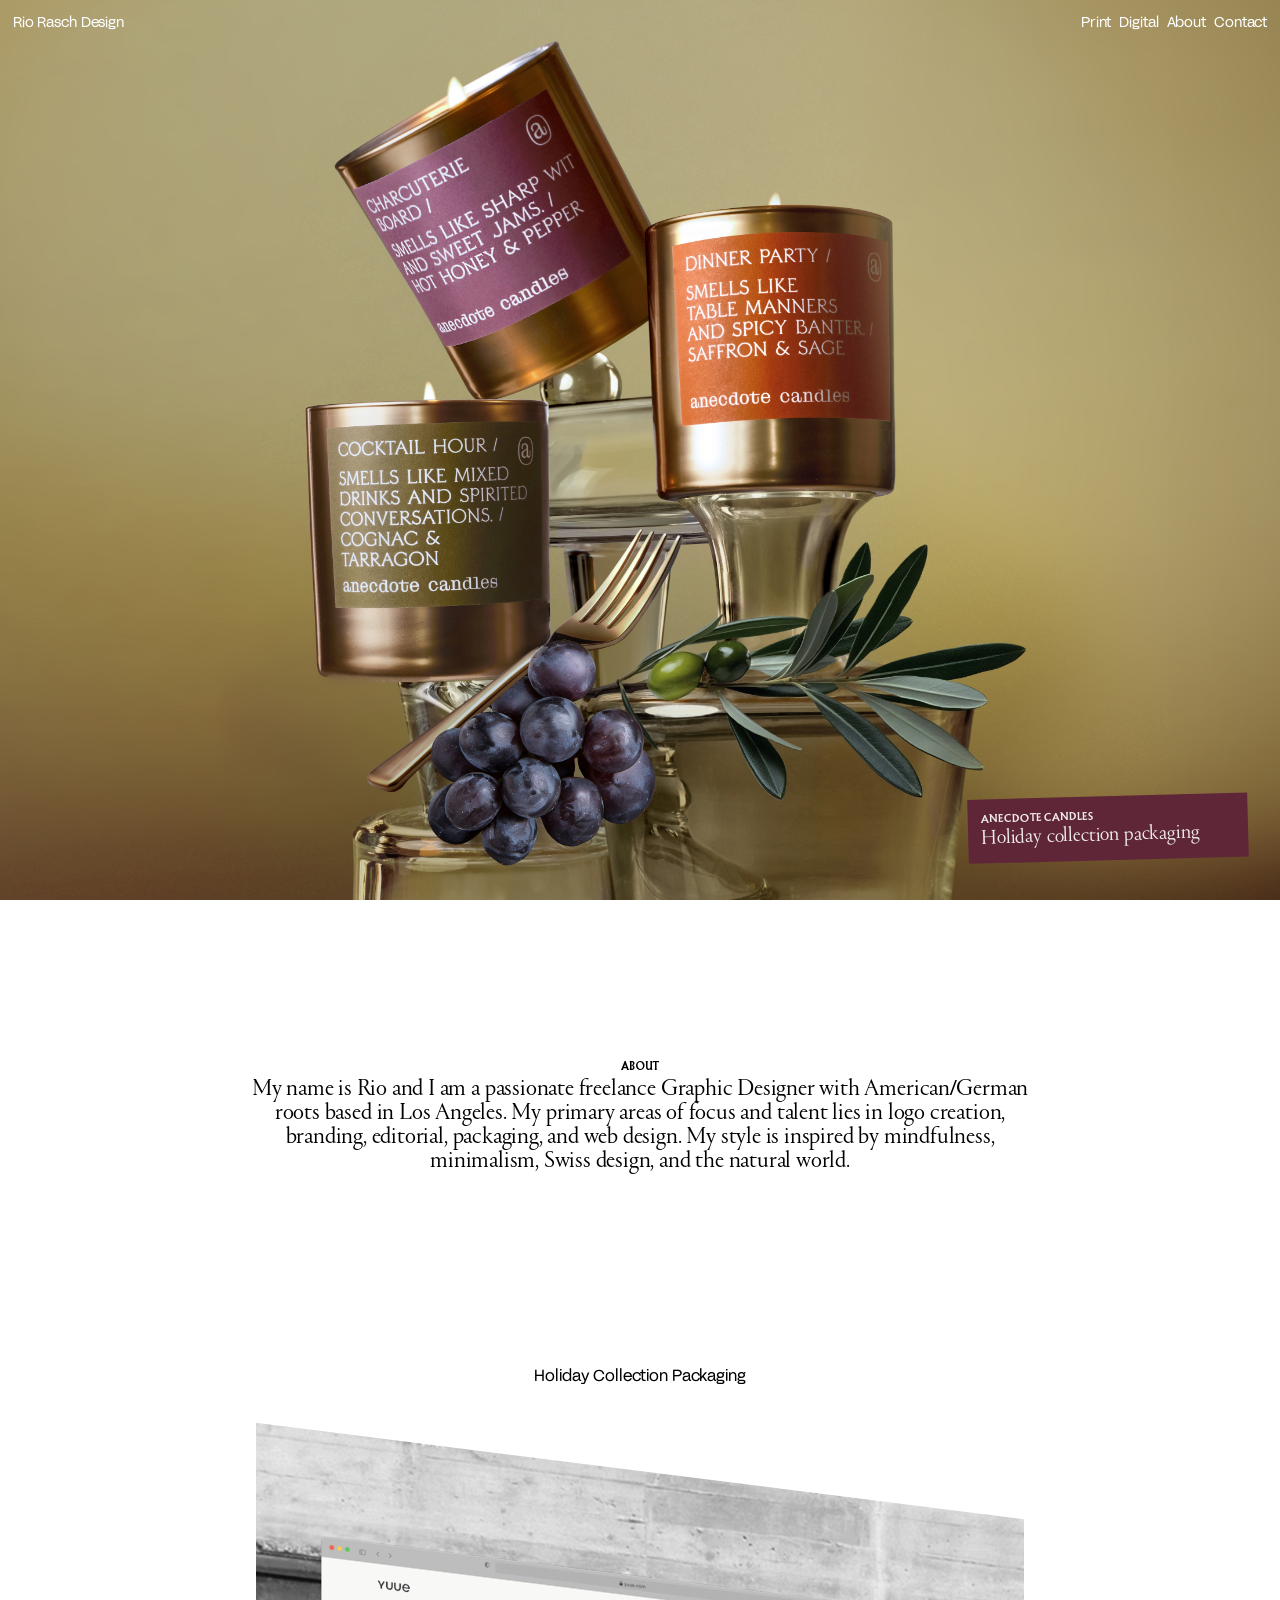
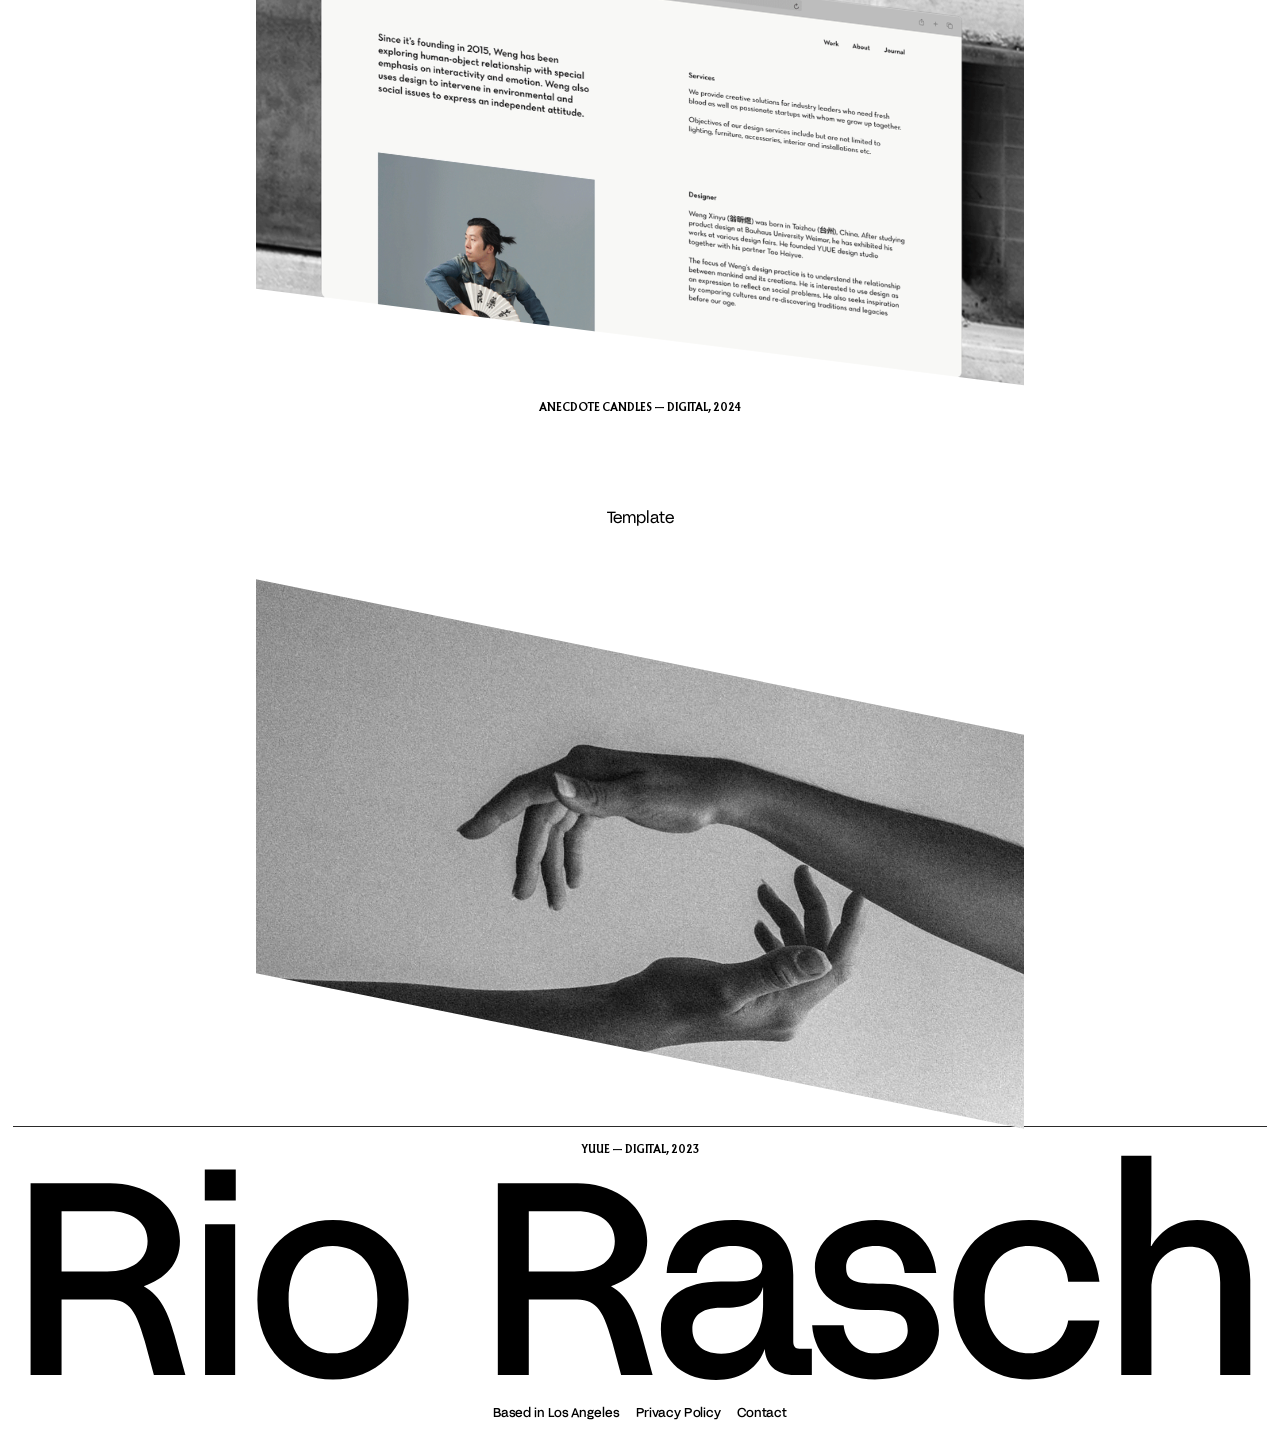
==== commit db5f8008: "fixed big responsive logo" ====
--- a/index.html
+++ b/index.html
@@ -10,8 +10,10 @@
         <script src="https://cdn.jsdelivr.net/npm/jquery@3.6.0/dist/jquery.min.js"></script>
         <script src="https://cdn.jsdelivr.net/npm/jquery.ripples@0.6.3/dist/jquery.ripples.min.js"></script>
         <!-- Favicon -->
-        <link rel="icon" href="/favicon.ico" type="image/x-icon">
-        <script src="https://unpkg.com/fit-text-webcomponent"></script>
+      <link rel="apple-touch-icon" sizes="180x180" href="/apple-touch-icon.png">
+<link rel="icon" type="image/png" sizes="32x32" href="/favicon-32x32.png">
+<link rel="icon" type="image/png" sizes="16x16" href="/favicon-16x16.png">
+<link rel="manifest" href="/site.webmanifest">
         <!-- Google tag (gtag.js) -->
         <script async src="https://www.googletagmanager.com/gtag/js?id=G-D0XE0V61XR"></script>
         <script>
@@ -131,7 +133,7 @@
       <!-- FOOTER -->
       <footer>
         <div class="container">
-          <fit-text class="logoBig"><strong>Rio Rasch</strong></fit-text>
+         <div class="logoBig">Rio Rasch</div>
           <nav class="footer-nav">
             <h4><a>Based in Los Angeles</a></h4>
             <h4><a href="privacy.html" target="_blank" rel="noopener noreferrer">Privacy Policy</a></h4>
@@ -229,6 +231,21 @@
           if (e.key === 'Escape')     closeLightbox();
         });
 
+        // Big Logo
+        function fitText(el) {
+  let size = 10;
+  el.style.fontSize = size + 'px';
+  while (el.scrollWidth <= el.offsetWidth && size < 500) {
+    size++;
+    el.style.fontSize = size + 'px';
+  }
+  el.style.fontSize = (size - 1) + 'px';
+}
+
+document.querySelectorAll('.logoBig').forEach(fitText);
+window.addEventListener('resize', () => {
+  document.querySelectorAll('.logoBig').forEach(fitText);
+});
       </script>
 
     </body>
--- a/style.css
+++ b/style.css
@@ -398,7 +398,7 @@
   display: block;
   width: 100%;
   white-space: nowrap;
-  font-size: 100px;
+  font-size: 14vw;
   letter-spacing: -0.008em;
   font-weight: 900;
   line-height: 1;
@@ -477,17 +477,11 @@
   background: transparent;
 }
 
-.not-found p:first-child {
-  font-family: 'acidBold', sans-serif;
-  color: #FBF9F4;
-  font-size: 12rem;
-  line-height: 1;
-}
 
 .not-found h2 {
   font-family: 'acidBold', sans-serif;
   color: #FBF9F4;
-  font-size: 1.5rem;
+  font-size: 2rem;
   font-weight: normal;
 }
 
@@ -619,7 +613,7 @@
   .menuToggle { display: block; }
 
   /* Typography */
-  h2 { font-size: 1.7rem; }
+  h2 { font-size: 1.8rem; }
 
   /* Hero */
   .ripple-image {
